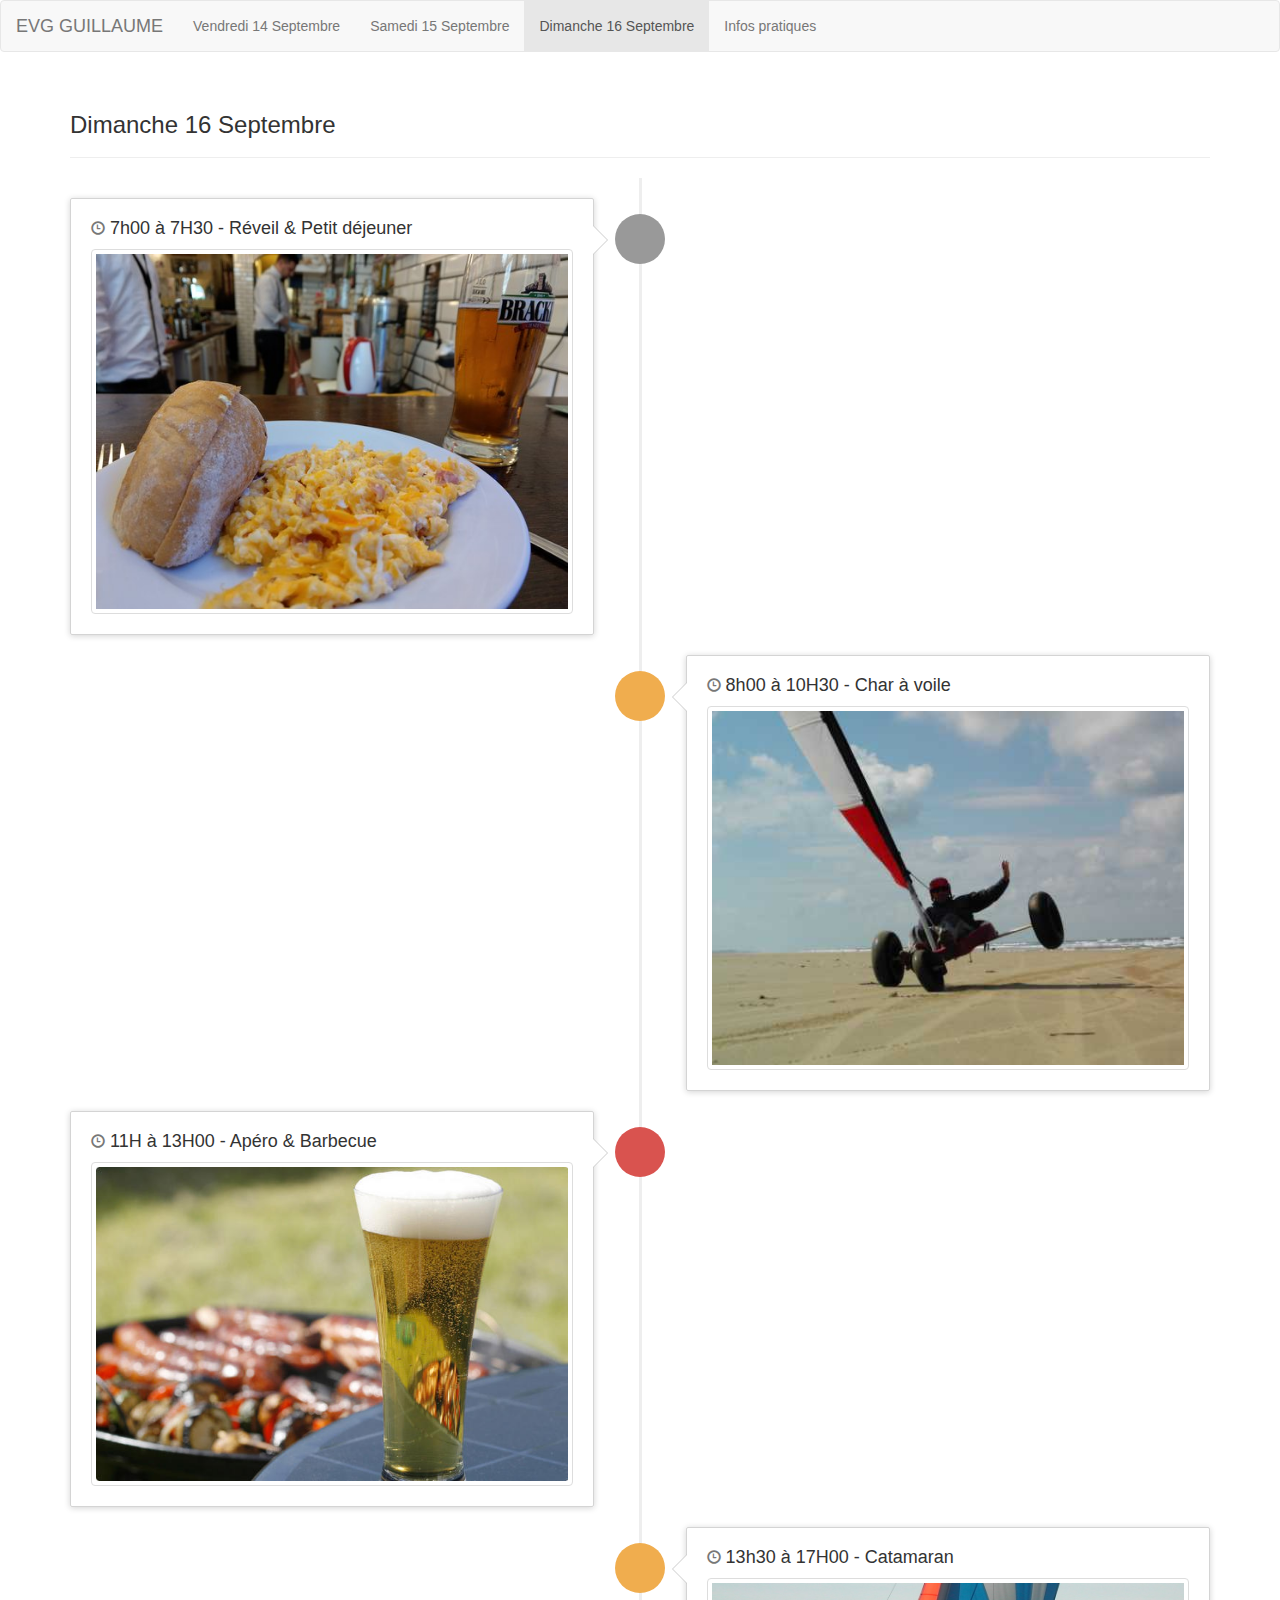
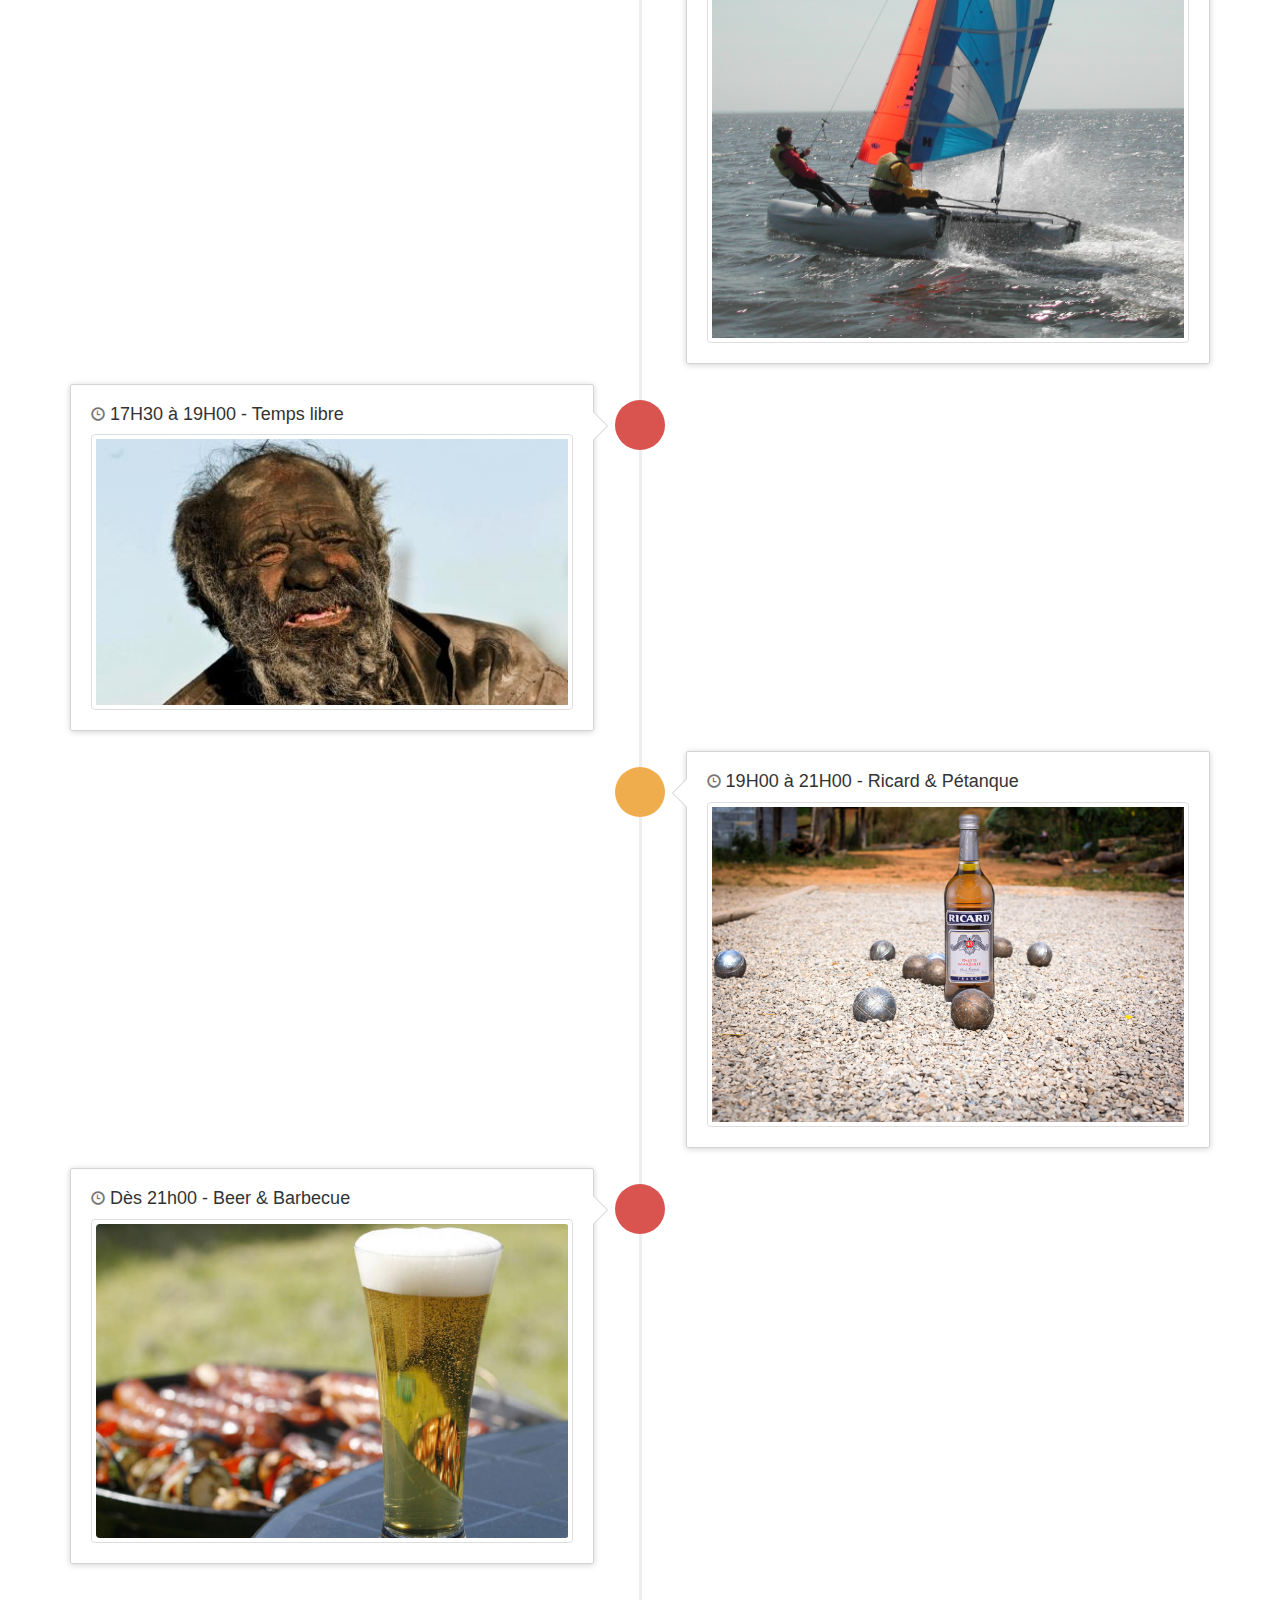
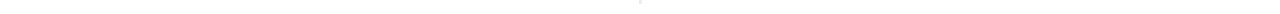
==== dimanche.html @ 04f7bff0 "add evg programm" ====
<head>
  <link rel="stylesheet" type="text/css" href="style.css">
  <link href="//netdna.bootstrapcdn.com/bootstrap/3.0.3/css/bootstrap.min.css" rel="stylesheet" id="bootstrap-css">

  <meta charset="utf-8">  
    <meta http-equiv="X-UA-Compatible" content="IE=edge">
    <meta name="viewport" content="width=device-width, initial-scale=1">
    <link href="css/bootstrap.min.css" rel="stylesheet">
  </head>

</head>
<!------ Include the above in your HEAD tag ---------->

<body><nav class="navbar navbar-default">
  <div class="container-fluid">
    <!-- Brand and toggle get grouped for better mobile display -->
    <div class="navbar-header">
      <button type="button" class="navbar-toggle collapsed" data-toggle="collapse" data-target="#bs-example-navbar-collapse-1" aria-expanded="false">
        <span class="sr-only">Toggle navigation</span>
        <span class="icon-bar"></span>
        <span class="icon-bar"></span>
        <span class="icon-bar"></span>
      </button>
      <a class="navbar-brand" href="index.html">EVG GUILLAUME</a>
    </div>

    <!-- Collect the nav links, forms, and other content for toggling -->
    <div class="collapse navbar-collapse" id="bs-example-navbar-collapse-1">
      <ul class="nav navbar-nav">
        <li ><a href="index.html">Vendredi 14 Septembre <span class="sr-only">(current)</span></a></li>
        <li><a href="samedi.html">Samedi 15 Septembre</a></li>
        <li class="active"><a href="dimanche.html">Dimanche 16 Septembre</a></li>
        <li><a href="#">Infos pratiques</a></li>
      </ul>
      
    </div><!-- /.navbar-collapse -->
  </div><!-- /.container-fluid -->
</nav>

<div class="container">
    <div class="page-header">
        <h3 id="timeline">Dimanche 16 Septembre</h3>
    </div>
    <ul class="timeline">
        <li>
          <div class="timeline-badge"></div>
          <div class="timeline-panel">
            <div class="timeline-heading">
              <h4 class="timeline-title"><small><i class="glyphicon glyphicon-time"></i></small> 7h00 à 7H30 - Réveil & Petit déjeuner</h4>
            </div>
            <div class="timeline-body">
              <img src="images/pdbeer.jpg" alt="..." class="img-thumbnail img-responsive" width="500px">
            </div>
          </div>
        </li>
        <li class="timeline-inverted">
          <div class="timeline-badge warning"></div>
          <div class="timeline-panel">
            <div class="timeline-heading">
              <h4 class="timeline-title"><small><i class="glyphicon glyphicon-time"></i></small> 8h00 à 10H30 - Char à voile</h4>
            </div>
            <div class="timeline-body">
              <img src="images/charavoile.jpg" alt="..." class="img-thumbnail img-responsive" width="500px">
            </div>
          </div>
        </li>

        <li>
          <div class="timeline-badge danger"></div>
          <div class="timeline-panel">
            <h4 class="timeline-title"><small><i class="glyphicon glyphicon-time"></i></small> 11H à 13H00 - Apéro & Barbecue</h4>
            <div class="timeline-heading">
            </div>
            <div class="timeline-body">
            <img src="images/barbecue.jpg" alt="..." class="img-thumbnail img-responsive" width="500px">
            </div>
          </div>
        </li>

        <li class="timeline-inverted">
          <div class="timeline-badge warning"></div>
          <div class="timeline-panel">
            <div class="timeline-heading">
              <h4 class="timeline-title"><small><i class="glyphicon glyphicon-time"></i></small> 13h30 à 17H00 - Catamaran</h4>
            </div>
            <div class="timeline-body">
              <img src="images/eveils.jpg" alt="..." class="img-thumbnail img-responsive" width="500px">
            </div>
          </div>
        </li>

        <li>
          <div class="timeline-badge danger"></div>
          <div class="timeline-panel">
            <h4 class="timeline-title"><small><i class="glyphicon glyphicon-time"></i></small> 17H30 à 19H00 - Temps libre</h4>
            <div class="timeline-heading">
            </div>
            <div class="timeline-body">
            <img src="images/douche.jpg" alt="..." class="img-thumbnail img-responsive" width="500px">
            </div>
          </div>
        </li>


        <li class="timeline-inverted">
          <div class="timeline-badge warning"></div>
          <div class="timeline-panel">
            <div class="timeline-heading">
              <h4 class="timeline-title"><small><i class="glyphicon glyphicon-time"></i></small> 19H00 à 21H00 - Ricard & Pétanque</h4>
            </div>
            <div class="timeline-body">
              <img src="images/ricard.jpg" alt="..." class="img-thumbnail img-responsive" width="500px">
            </div>
          </div>
        </li>

         <li>
          <div class="timeline-badge danger"></div>
          <div class="timeline-panel">
            <h4 class="timeline-title"><small><i class="glyphicon glyphicon-time"></i></small> Dès 21h00  - Beer & Barbecue </h4>
            <div class="timeline-heading">
            </div>
            <div class="timeline-body">
            <img src="images/barbecue.jpg" alt="..." class="img-thumbnail img-responsive" width="500px">
            </div>
          </div>
        </li>
       
    </ul>
</div>
</body>

  <script src="https://ajax.googleapis.com/ajax/libs/jquery/1.12.4/jquery.min.js"></script>
    <!-- Include all compiled plugins (below), or include individual files as needed -->
    <script src="js/bootstrap.min.js"></script>
<script src="//netdna.bootstrapcdn.com/bootstrap/3.0.3/js/bootstrap.min.js"></script>
<script src="//code.jquery.com/jquery-1.11.1.min.js"></script>
---- style.css ----
.timeline {
    list-style: none;
    padding: 20px 0 20px;
    position: relative;
}

    .timeline:before {
        top: 0;
        bottom: 0;
        position: absolute;
        content: " ";
        width: 3px;
        background-color: #eeeeee;
        left: 50%;
        margin-left: -1.5px;
    }

    .timeline > li {
        margin-bottom: 20px;
        position: relative;
    }

        .timeline > li:before,
        .timeline > li:after {
            content: " ";
            display: table;
        }

        .timeline > li:after {
            clear: both;
        }

        .timeline > li:before,
        .timeline > li:after {
            content: " ";
            display: table;
        }

        .timeline > li:after {
            clear: both;
        }

        .timeline > li > .timeline-panel {
            width: 46%;
            float: left;
            border: 1px solid #d4d4d4;
            border-radius: 2px;
            padding: 20px;
            position: relative;
            -webkit-box-shadow: 0 1px 6px rgba(0, 0, 0, 0.175);
            box-shadow: 0 1px 6px rgba(0, 0, 0, 0.175);
        }

            .timeline > li > .timeline-panel:before {
                position: absolute;
                top: 26px;
                right: -15px;
                display: inline-block;
                border-top: 15px solid transparent;
                border-left: 15px solid #ccc;
                border-right: 0 solid #ccc;
                border-bottom: 15px solid transparent;
                content: " ";
            }

            .timeline > li > .timeline-panel:after {
                position: absolute;
                top: 27px;
                right: -14px;
                display: inline-block;
                border-top: 14px solid transparent;
                border-left: 14px solid #fff;
                border-right: 0 solid #fff;
                border-bottom: 14px solid transparent;
                content: " ";
            }

        .timeline > li > .timeline-badge {
            color: #fff;
            width: 50px;
            height: 50px;
            line-height: 50px;
            font-size: 1.4em;
            text-align: center;
            position: absolute;
            top: 16px;
            left: 50%;
            margin-left: -25px;
            background-color: #999999;
            z-index: 100;
            border-top-right-radius: 50%;
            border-top-left-radius: 50%;
            border-bottom-right-radius: 50%;
            border-bottom-left-radius: 50%;
        }

        .timeline > li.timeline-inverted > .timeline-panel {
            float: right;
        }

            .timeline > li.timeline-inverted > .timeline-panel:before {
                border-left-width: 0;
                border-right-width: 15px;
                left: -15px;
                right: auto;
            }

            .timeline > li.timeline-inverted > .timeline-panel:after {
                border-left-width: 0;
                border-right-width: 14px;
                left: -14px;
                right: auto;
            }

.timeline-badge.primary {
    background-color: #2e6da4 !important;
}

.timeline-badge.success {
    background-color: #3f903f !important;
}

.timeline-badge.warning {
    background-color: #f0ad4e !important;
}

.timeline-badge.danger {
    background-color: #d9534f !important;
}

.timeline-badge.info {
    background-color: #5bc0de !important;
}

.timeline-title {
    margin-top: 0;
    color: inherit;
}

.timeline-body > p,
.timeline-body > ul {
    margin-bottom: 0;
}

    .timeline-body > p + p {
        margin-top: 5px;
    }

@media (max-width: 767px) {
    ul.timeline:before {
        left: 40px;
    }

    ul.timeline > li > .timeline-panel {
        width: calc(100% - 90px);
        width: -moz-calc(100% - 90px);
        width: -webkit-calc(100% - 90px);
    }

    ul.timeline > li > .timeline-badge {
        left: 15px;
        margin-left: 0;
        top: 16px;
    }

    ul.timeline > li > .timeline-panel {
        float: right;
    }

        ul.timeline > li > .timeline-panel:before {
            border-left-width: 0;
            border-right-width: 15px;
            left: -15px;
            right: auto;
        }

        ul.timeline > li > .timeline-panel:after {
            border-left-width: 0;
            border-right-width: 14px;
            left: -14px;
            right: auto;
        }
}



/* Main navbar */
.navbar-wagon {
  box-shadow: 0 1px 5px 0 rgba(0,0,0,0.07),0 1px 0 0 rgba(0,0,0,0.03);
  background: white;
  transition: all 0.3s ease;
  height: 70px;
  padding: 0px 30px;
  display: flex;
  align-items: center;
  justify-content: space-between;
}

/* Logo */
.navbar-wagon-brand img {
  height: 50px;
}

/* User Avatar */
.navbar-wagon .avatar {
  height: 35px;
  width: 35px;
  border-radius: 50%;
}

/* Right section */
.navbar-wagon-right {
  display: flex;
  align-items: center;
  justify-content: space-between;
}

/* Basic navbar item */
.navbar-wagon-item {
  cursor: pointer;
  padding: 0 20px;
}

/* Navbar link */
.navbar-wagon-link {
  color: #616668;
  font-size: 14px;
}
.navbar-wagon-link:hover {
  color: #da552f;
  text-decoration: none;
}

/* Dropdown menu */
.navbar-wagon-dropdown-menu {
  margin-top: 15px;
  box-shadow: 1px 1px 4px #E6E6E6;
  border-color: #E6E6E6;
}
.navbar-wagon-dropdown-menu li > a {
  transition: color 0.3s ease;
  font-weight: lighter !important;
  color: #999999 !important;
  font-size: 15px !important;
  line-height: 22px !important;
  padding: 10px 20px;
}
.navbar-wagon-dropdown-menu li > a:hover {
  background: transparent !important;
  color: black !important;
}
.navbar-wagon-dropdown-menu:before {
  content: ' ';
  height: 10px;
  width: 10px;
  position: absolute;
  right: 10px;
  top: -6px;
  background-color: white;
  transform: rotate(45deg);
  border-left: 1px solid #E6E6E6;
  border-top: 1px solid #E6E6E6;
}
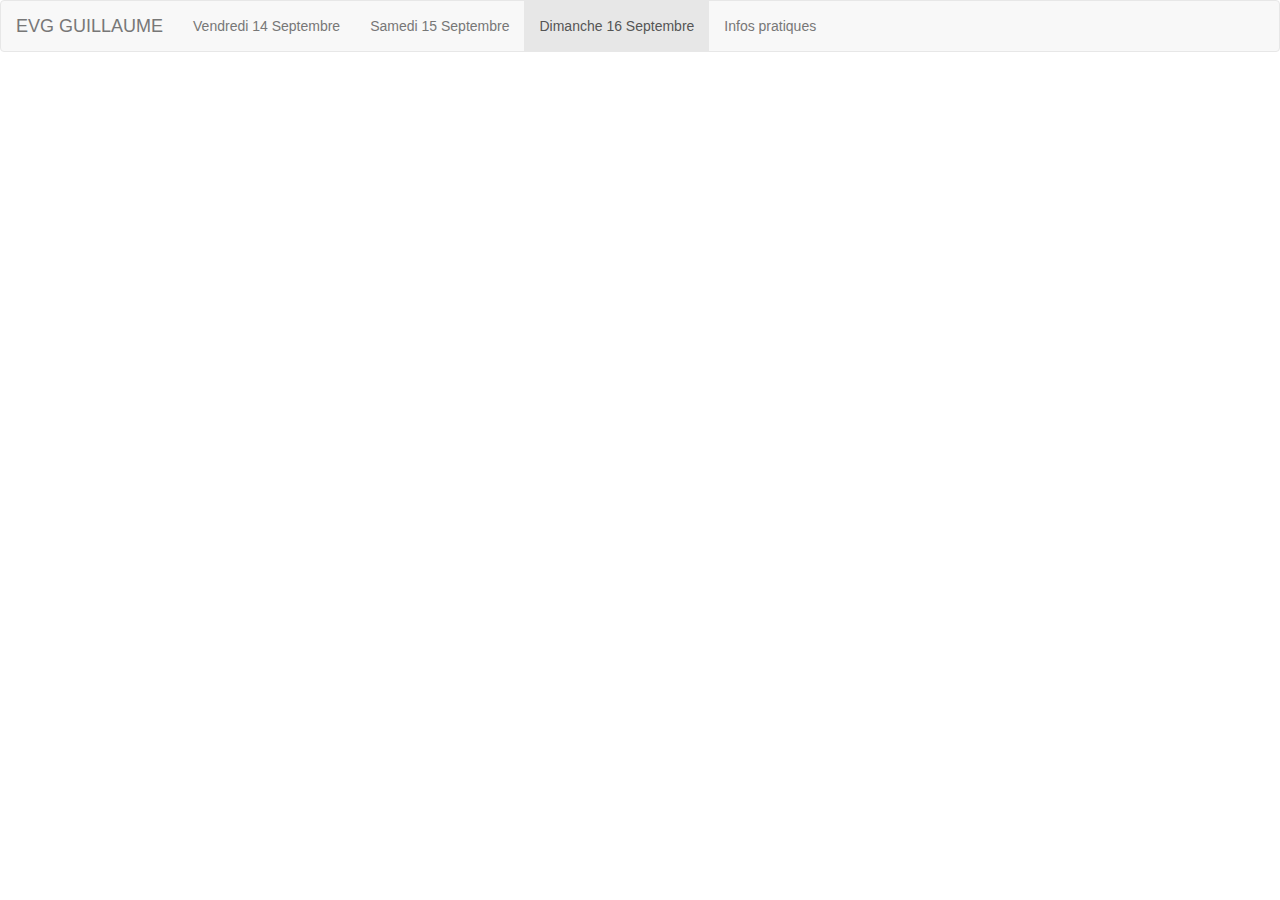
==== commit d30cd133: "wait sunday" ====
--- a/dimanche.html
+++ b/dimanche.html
@@ -37,7 +37,7 @@
   </div><!-- /.container-fluid -->
 </nav>
 
-<div class="container">
+<!-- <div class="container">
     <div class="page-header">
         <h3 id="timeline">Dimanche 16 Septembre</h3>
     </div>
@@ -46,7 +46,7 @@
           <div class="timeline-badge"></div>
           <div class="timeline-panel">
             <div class="timeline-heading">
-              <h4 class="timeline-title"><small><i class="glyphicon glyphicon-time"></i></small> 7h00 à 7H30 - Réveil & Petit déjeuner</h4>
+              <h4 class="timeline-title"><small><i class="glyphicon glyphicon-time"></i></small> 9h00 à 9H30 - Réveil & Petit déjeuner</h4>
             </div>
             <div class="timeline-body">
               <img src="images/pdbeer.jpg" alt="..." class="img-thumbnail img-responsive" width="500px">
@@ -128,7 +128,7 @@
        
     </ul>
 </div>
-</body>
+</body> -->
 
   <script src="https://ajax.googleapis.com/ajax/libs/jquery/1.12.4/jquery.min.js"></script>
     <!-- Include all compiled plugins (below), or include individual files as needed -->
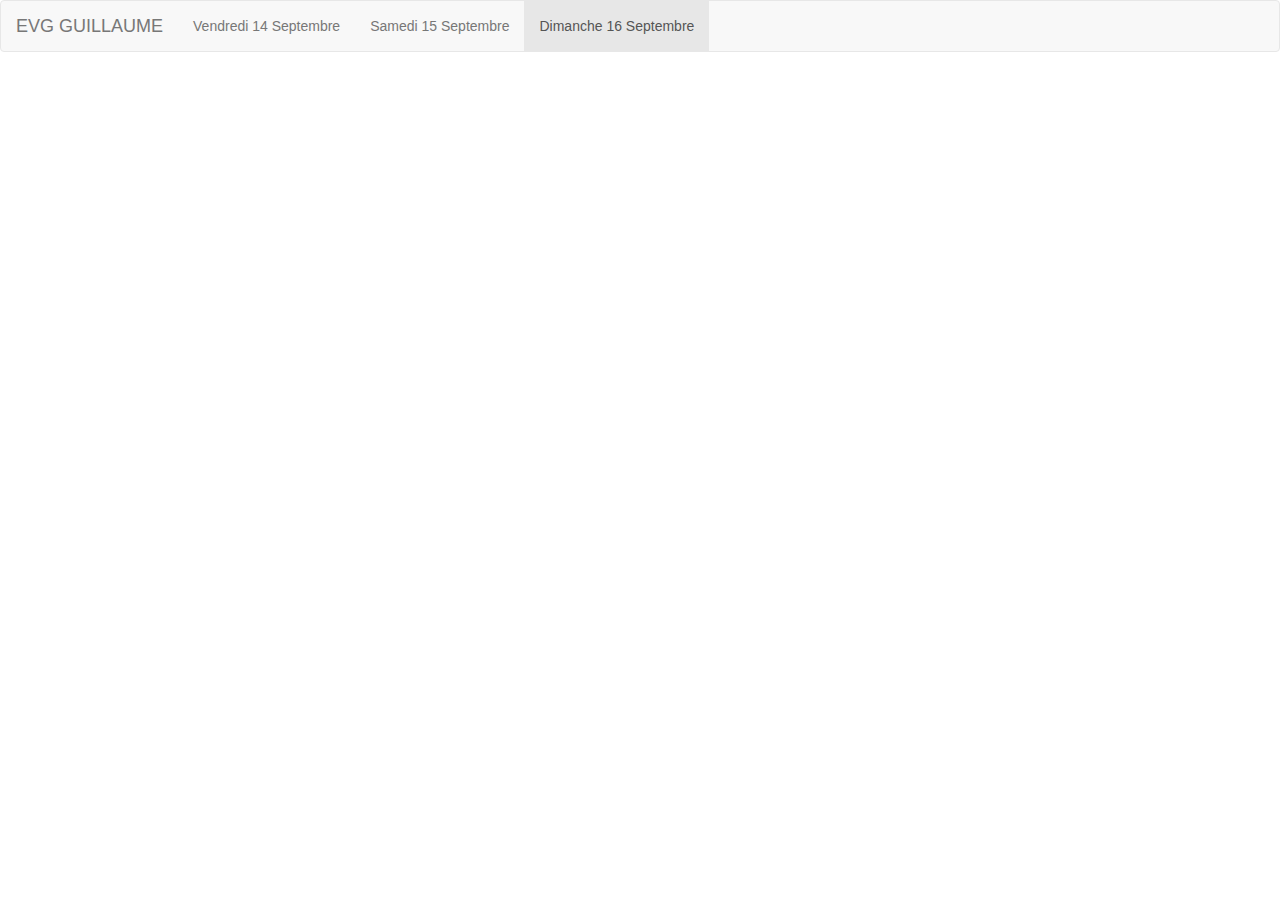
==== commit 792a2cf2: "add infos" ====
--- a/dimanche.html
+++ b/dimanche.html
@@ -21,16 +21,15 @@
         <span class="icon-bar"></span>
         <span class="icon-bar"></span>
       </button>
-      <a class="navbar-brand" href="index.html">EVG GUILLAUME</a>
+      <a class="navbar-brand" href="index.html">EVG GUILLAUME <span class="sr-only">(current)</span></a>
     </div>
 
     <!-- Collect the nav links, forms, and other content for toggling -->
     <div class="collapse navbar-collapse" id="bs-example-navbar-collapse-1">
       <ul class="nav navbar-nav">
-        <li ><a href="index.html">Vendredi 14 Septembre <span class="sr-only">(current)</span></a></li>
+        <li ><a href="vendredi.html">Vendredi 14 Septembre</a></li>
         <li><a href="samedi.html">Samedi 15 Septembre</a></li>
         <li class="active"><a href="dimanche.html">Dimanche 16 Septembre</a></li>
-        <li><a href="#">Infos pratiques</a></li>
       </ul>
       
     </div><!-- /.navbar-collapse -->
--- a/style.css
+++ b/style.css
@@ -260,4 +260,28 @@
   transform: rotate(45deg);
   border-left: 1px solid #E6E6E6;
   border-top: 1px solid #E6E6E6;
-}+}
+
+.banner {
+  color: white;
+  text-align: center;
+  height: 100%;
+  /* if you have a 70px navbar => height: calc(100vh - 70px); */
+  background-size: cover !important;
+  display: flex;
+  align-items: center;
+  justify-content: center;
+  background-image: url(images/banner.png);
+}
+.banner h1 {
+  font-size: 50px;
+  font-weight: bold;
+  text-shadow: 0px 1px rgba(0, 0, 0, 0.2);
+}
+.banner p {
+  font-size: 25px;
+  font-weight: lighter;
+  color: rgb(255, 255, 255);
+  opacity: 0.6;
+  margin-bottom: 30px;
+}
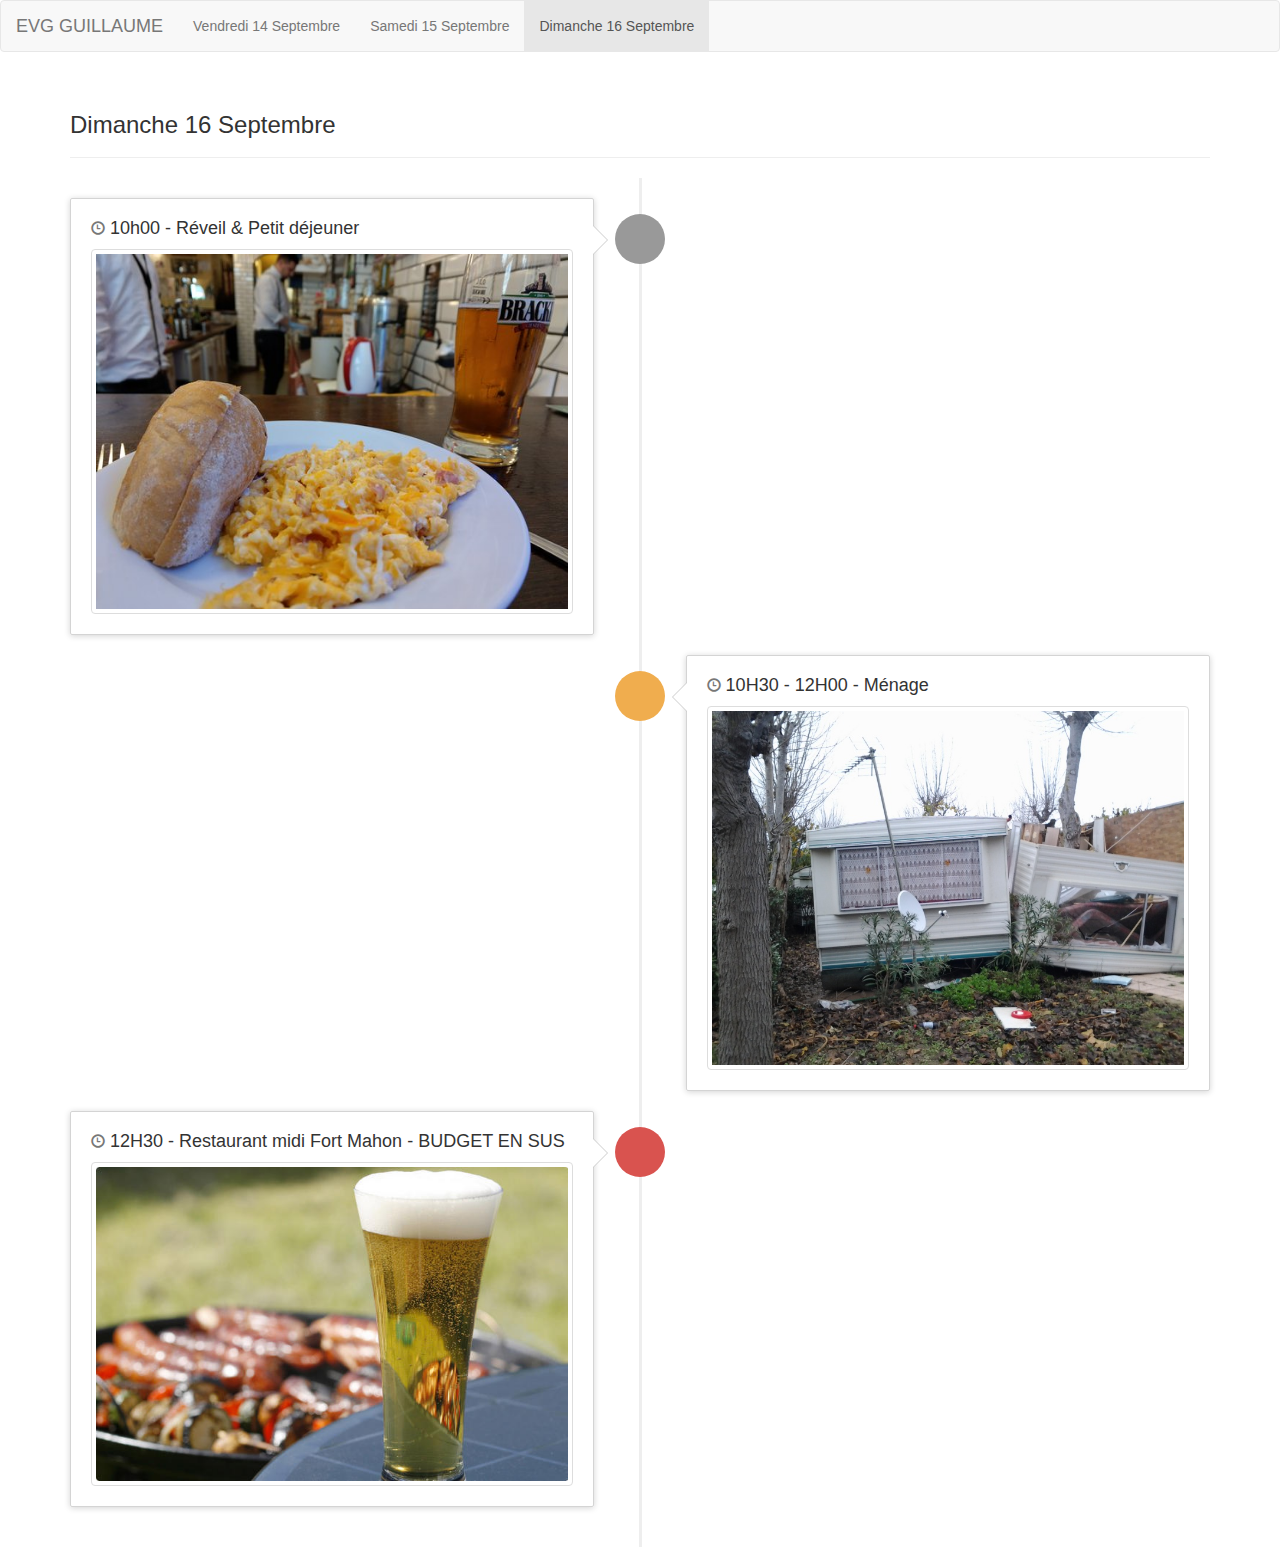
==== commit 6b21b0be: "add sunday" ====
--- a/dimanche.html
+++ b/dimanche.html
@@ -35,6 +35,55 @@
     </div><!-- /.navbar-collapse -->
   </div><!-- /.container-fluid -->
 </nav>
+
+
+
+<div class="container">
+    <div class="page-header">
+        <h3 id="timeline">Dimanche 16  Septembre</h3>
+    </div>
+    <ul class="timeline">
+        <li>
+          <div class="timeline-badge"></div>
+          <div class="timeline-panel">
+            <div class="timeline-heading">
+              <h4 class="timeline-title"><small><i class="glyphicon glyphicon-time"></i></small> 10h00  - Réveil & Petit déjeuner</h4>
+            </div>
+
+            <div class="timeline-body">
+              <img src="images/pdbeer.jpg" alt="..." class="img-thumbnail img-responsive" width="500px">
+            </div>
+          </div>
+        </li>
+
+        <li class="timeline-inverted">
+          <div class="timeline-badge warning"></div>
+          <div class="timeline-panel">
+            <div class="timeline-heading">
+              <h4 class="timeline-title"><small><i class="glyphicon glyphicon-time"></i></small> 10H30 - 12H00 - Ménage</h4>
+            </div>
+            <div class="timeline-body">
+              <img src="images/mobilehome.jpg" alt="..." class="img-thumbnail img-responsive" width="500px">
+            </div>
+          </div>
+        </li>
+
+        <li>
+          <div class="timeline-badge danger"></div>
+          <div class="timeline-panel">
+            <h4 class="timeline-title"><small><i class="glyphicon glyphicon-time"></i></small> 12H30 - Restaurant midi Fort Mahon - BUDGET EN SUS</h4>
+            <div class="timeline-heading">
+            </div>
+            <div class="timeline-body">
+            <img src="images/barbecue.jpg" alt="..." class="img-thumbnail img-responsive" width="500px">
+            </div>
+          </div>
+        </li>
+
+        
+       
+    </ul>
+</div>
 
 <!-- <div class="container">
     <div class="page-header">
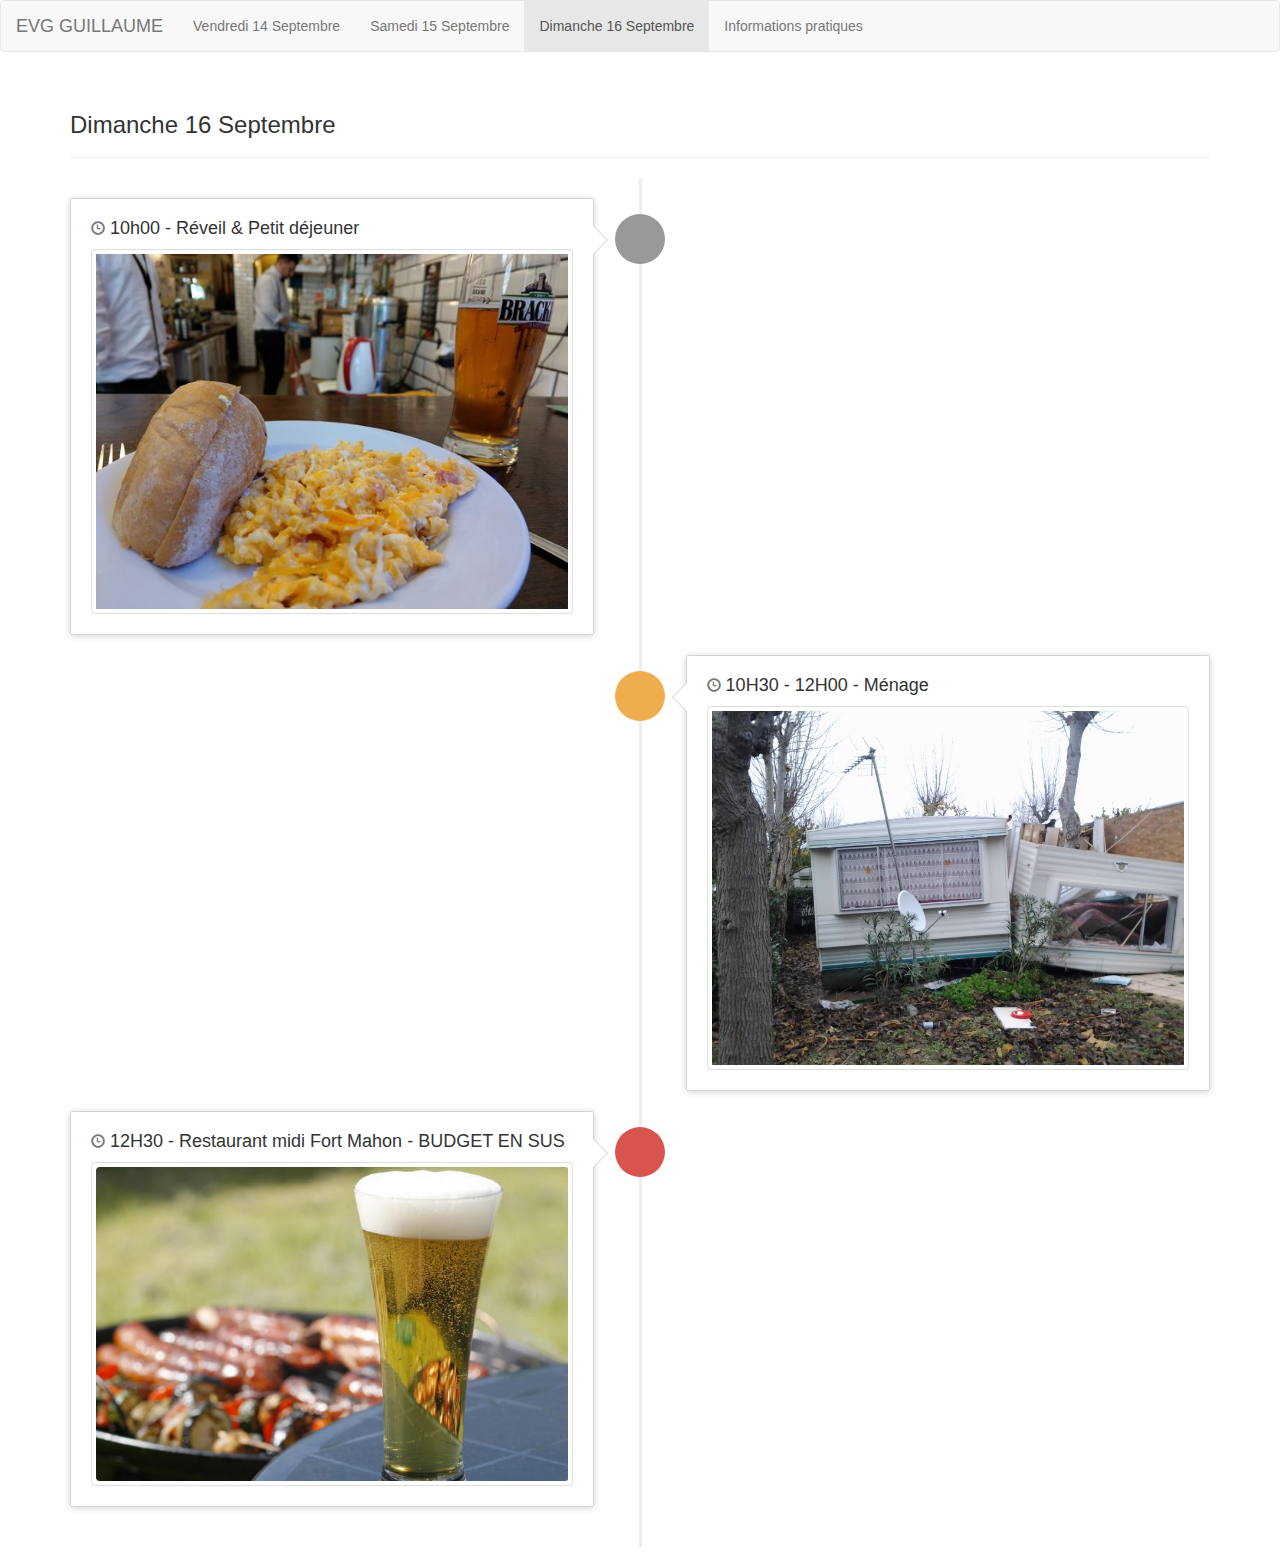
==== commit afdaae38: "add info" ====
--- a/dimanche.html
+++ b/dimanche.html
@@ -30,6 +30,7 @@
         <li ><a href="vendredi.html">Vendredi 14 Septembre</a></li>
         <li><a href="samedi.html">Samedi 15 Septembre</a></li>
         <li class="active"><a href="dimanche.html">Dimanche 16 Septembre</a></li>
+        <li><a href="infos.html">Informations pratiques</a></li>
       </ul>
       
     </div><!-- /.navbar-collapse -->
@@ -78,105 +79,10 @@
             <img src="images/barbecue.jpg" alt="..." class="img-thumbnail img-responsive" width="500px">
             </div>
           </div>
-        </li>
-
-        
-       
+        </li>   
     </ul>
 </div>
 
-<!-- <div class="container">
-    <div class="page-header">
-        <h3 id="timeline">Dimanche 16 Septembre</h3>
-    </div>
-    <ul class="timeline">
-        <li>
-          <div class="timeline-badge"></div>
-          <div class="timeline-panel">
-            <div class="timeline-heading">
-              <h4 class="timeline-title"><small><i class="glyphicon glyphicon-time"></i></small> 9h00 à 9H30 - Réveil & Petit déjeuner</h4>
-            </div>
-            <div class="timeline-body">
-              <img src="images/pdbeer.jpg" alt="..." class="img-thumbnail img-responsive" width="500px">
-            </div>
-          </div>
-        </li>
-        <li class="timeline-inverted">
-          <div class="timeline-badge warning"></div>
-          <div class="timeline-panel">
-            <div class="timeline-heading">
-              <h4 class="timeline-title"><small><i class="glyphicon glyphicon-time"></i></small> 8h00 à 10H30 - Char à voile</h4>
-            </div>
-            <div class="timeline-body">
-              <img src="images/charavoile.jpg" alt="..." class="img-thumbnail img-responsive" width="500px">
-            </div>
-          </div>
-        </li>
-
-        <li>
-          <div class="timeline-badge danger"></div>
-          <div class="timeline-panel">
-            <h4 class="timeline-title"><small><i class="glyphicon glyphicon-time"></i></small> 11H à 13H00 - Apéro & Barbecue</h4>
-            <div class="timeline-heading">
-            </div>
-            <div class="timeline-body">
-            <img src="images/barbecue.jpg" alt="..." class="img-thumbnail img-responsive" width="500px">
-            </div>
-          </div>
-        </li>
-
-        <li class="timeline-inverted">
-          <div class="timeline-badge warning"></div>
-          <div class="timeline-panel">
-            <div class="timeline-heading">
-              <h4 class="timeline-title"><small><i class="glyphicon glyphicon-time"></i></small> 13h30 à 17H00 - Catamaran</h4>
-            </div>
-            <div class="timeline-body">
-              <img src="images/eveils.jpg" alt="..." class="img-thumbnail img-responsive" width="500px">
-            </div>
-          </div>
-        </li>
-
-        <li>
-          <div class="timeline-badge danger"></div>
-          <div class="timeline-panel">
-            <h4 class="timeline-title"><small><i class="glyphicon glyphicon-time"></i></small> 17H30 à 19H00 - Temps libre</h4>
-            <div class="timeline-heading">
-            </div>
-            <div class="timeline-body">
-            <img src="images/douche.jpg" alt="..." class="img-thumbnail img-responsive" width="500px">
-            </div>
-          </div>
-        </li>
-
-
-        <li class="timeline-inverted">
-          <div class="timeline-badge warning"></div>
-          <div class="timeline-panel">
-            <div class="timeline-heading">
-              <h4 class="timeline-title"><small><i class="glyphicon glyphicon-time"></i></small> 19H00 à 21H00 - Ricard & Pétanque</h4>
-            </div>
-            <div class="timeline-body">
-              <img src="images/ricard.jpg" alt="..." class="img-thumbnail img-responsive" width="500px">
-            </div>
-          </div>
-        </li>
-
-         <li>
-          <div class="timeline-badge danger"></div>
-          <div class="timeline-panel">
-            <h4 class="timeline-title"><small><i class="glyphicon glyphicon-time"></i></small> Dès 21h00  - Beer & Barbecue </h4>
-            <div class="timeline-heading">
-            </div>
-            <div class="timeline-body">
-            <img src="images/barbecue.jpg" alt="..." class="img-thumbnail img-responsive" width="500px">
-            </div>
-          </div>
-        </li>
-       
-    </ul>
-</div>
-</body> -->
 
   <script src="https://ajax.googleapis.com/ajax/libs/jquery/1.12.4/jquery.min.js"></script>
     <!-- Include all compiled plugins (below), or include individual files as needed -->
